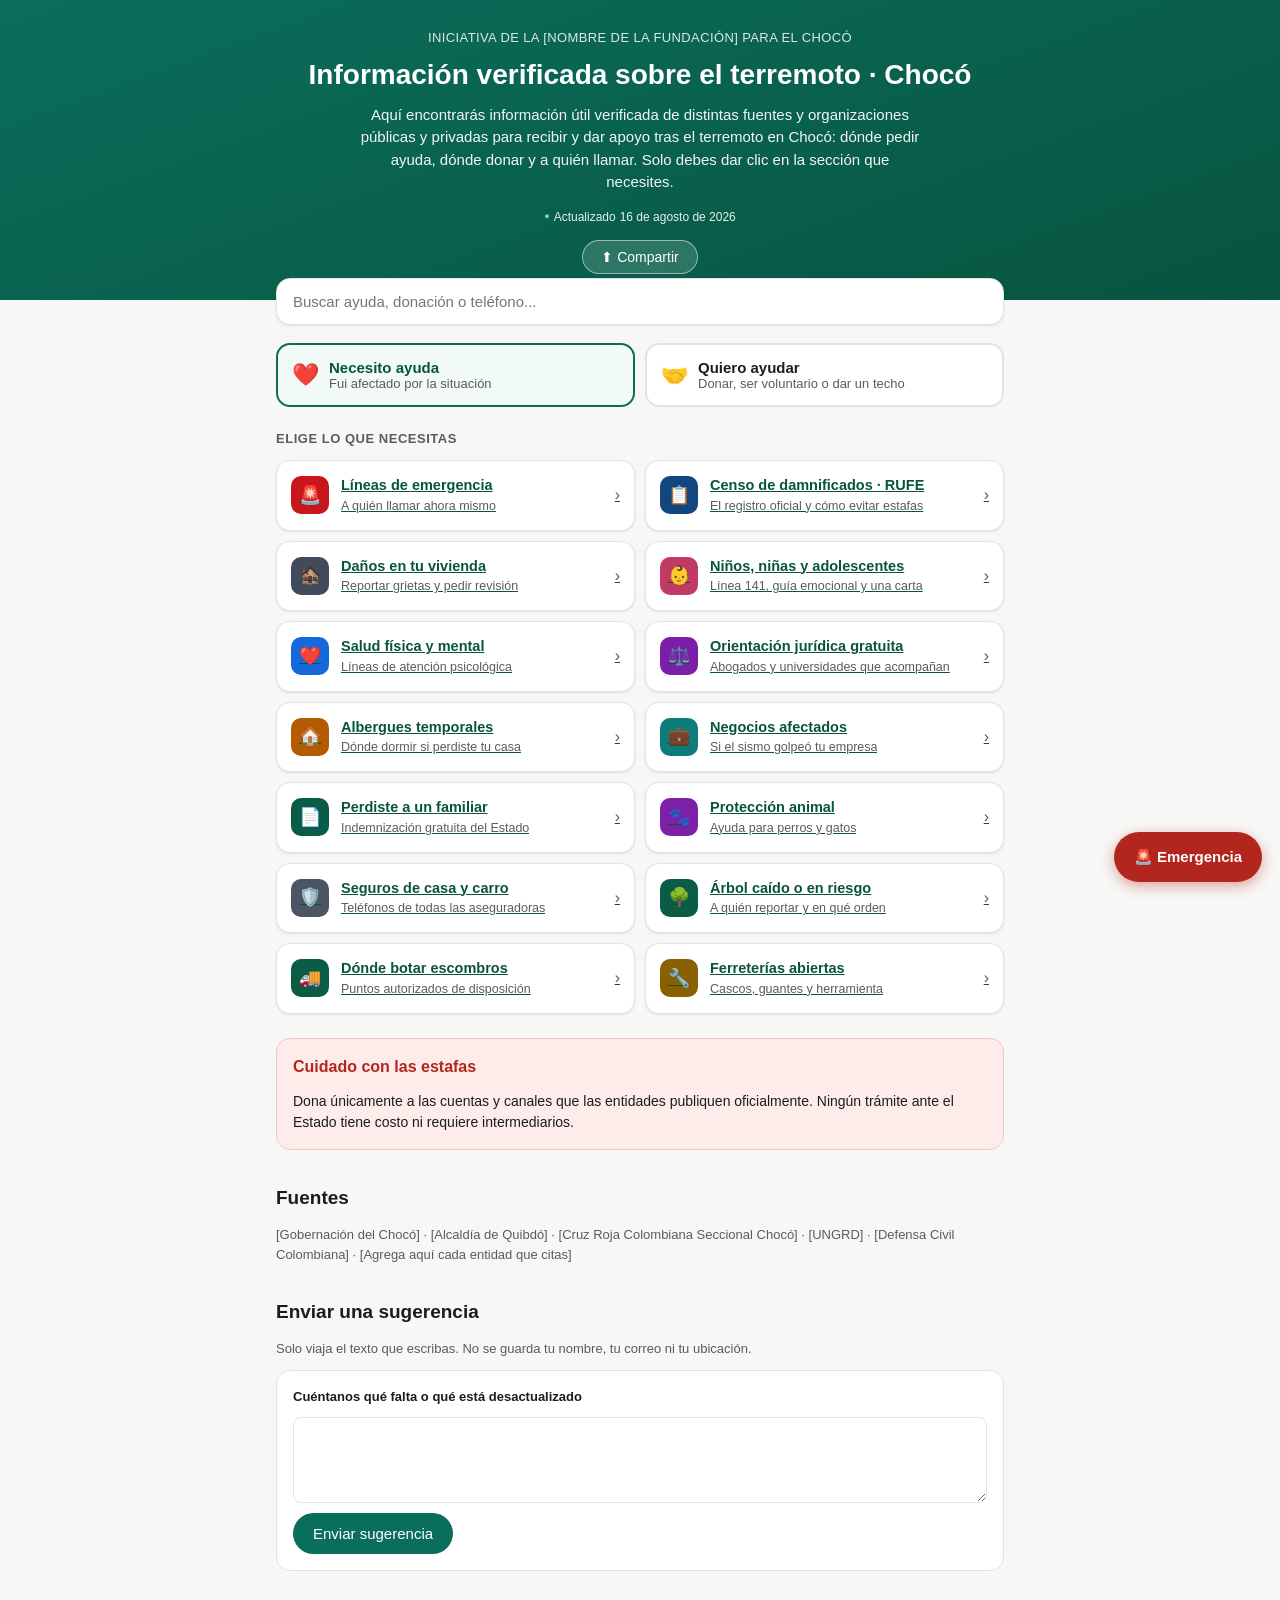
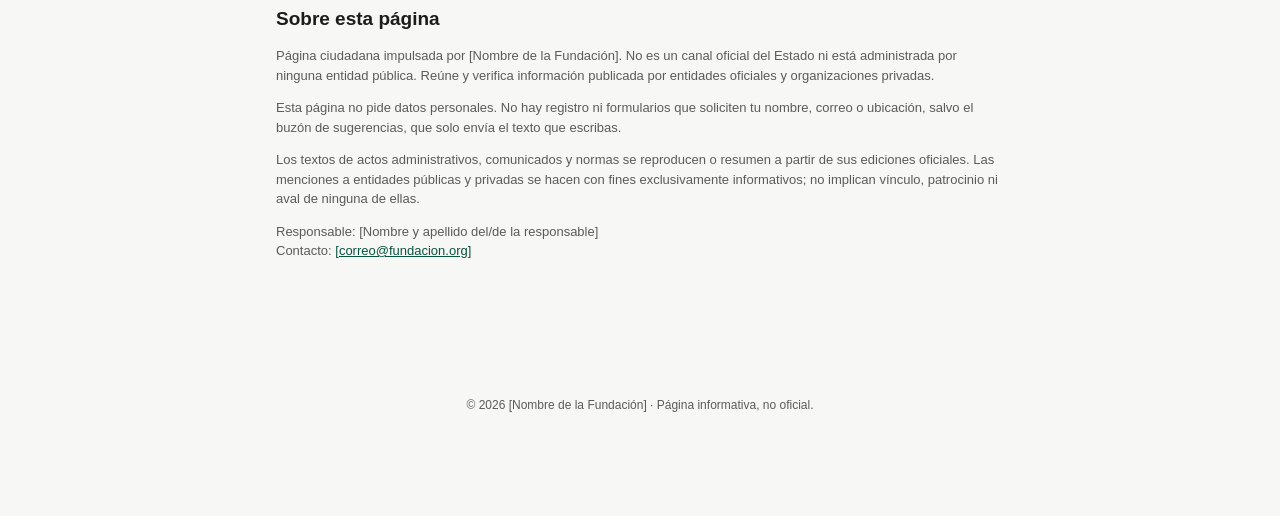
==== index.html @ d9675120 "Rename INDEX~1.HTM to index.html" ====
<!DOCTYPE html>
<html lang="es">
<head>
<meta charset="UTF-8" />
<meta name="viewport" content="width=device-width, initial-scale=1, viewport-fit=cover" />
<meta name="theme-color" content="#0a6e5c" />
<title>Información verificada sobre el terremoto · Chocó</title>
<meta id="meta-description" name="description" content="Información verificada sobre el terremoto en Chocó." />
<meta property="og:type" content="website" />
<meta id="meta-og-title" property="og:title" content="Información verificada sobre el terremoto · Chocó" />
<meta id="meta-og-description" property="og:description" content="Dónde pedir ayuda, dónde donar y a quién llamar, con la fuente de cada dato." />
<link rel="icon" href="data:image/svg+xml,<svg xmlns='http://www.w3.org/2000/svg' viewBox='0 0 100 100'><rect width='100' height='100' rx='22' fill='%230a6e5c'/><path d='M12 55h13l8-27 12 45 10-31 7 13h26' fill='none' stroke='%23fff' stroke-width='8' stroke-linejoin='round' stroke-linecap='round'/></svg>" />
<link rel="stylesheet" href="styles.css" />
</head>
<body>

<header class="cabecera">
  <p class="etiqueta" id="etiqueta-fundacion">Iniciativa de [Nombre de la Fundación]</p>
  <h1 id="titulo-principal">Información verificada</h1>
  <p class="descripcion" id="descripcion-larga"></p>
  <p class="meta-actualizado">
    <span class="punto-verde">●</span>
    Actualizado <span id="fecha-corte"></span>
    <span id="separador-en-linea"> · </span>
    <span id="en-linea"></span>
  </p>
  <button id="btn-compartir" class="btn-compartir" type="button">⬆ Compartir</button>
</header>

<main>

  <div class="buscador-wrap">
    <input type="search" id="buscador" class="buscador" placeholder="Buscar ayuda, donación o teléfono..." />
  </div>

  <!-- ===================== VISTA: CUADRÍCULA ===================== -->
  <div id="vista-grid">

    <div class="tarjetas-modo">
      <button class="tarjeta-modo activa" id="modo-necesito" type="button" data-grupo="necesito">
        <span class="tarjeta-modo-icono">❤️</span>
        <span class="tarjeta-modo-texto">
          <strong>Necesito ayuda</strong>
          <span>Fui afectado por la situación</span>
        </span>
      </button>
      <button class="tarjeta-modo" id="modo-ayudar" type="button" data-grupo="ayudar">
        <span class="tarjeta-modo-icono">🤝</span>
        <span class="tarjeta-modo-texto">
          <strong>Quiero ayudar</strong>
          <span>Donar, ser voluntario o dar un techo</span>
        </span>
      </button>
    </div>

    <h2 class="titulo-elige">ELIGE LO QUE NECESITAS</h2>
    <div class="grid-categorias" id="grid-categorias"></div>
    <p class="sin-resultados" id="sin-resultados" hidden>No encontramos nada con ese término. Prueba con otra palabra.</p>
  </div>

  <!-- ===================== VISTA: DETALLE DE CATEGORÍA ===================== -->
  <div id="vista-detalle" hidden>
    <button id="btn-regresar" class="btn-regresar" type="button">‹ Regresar</button>
    <div class="detalle-encabezado">
      <span id="detalle-icono" class="detalle-icono"></span>
      <div>
        <h2 id="detalle-titulo"></h2>
        <p id="detalle-subtitulo" class="detalle-subtitulo"></p>
      </div>
    </div>
    <div id="detalle-items" class="detalle-items"></div>
    <p class="detalle-meta" id="detalle-meta"></p>
  </div>

  <section class="seccion-aviso" id="seccion-aviso-estafas">
    <h2>Cuidado con las estafas</h2>
    <p id="texto-aviso-estafas"></p>
  </section>

  <section class="seccion-fuentes">
    <h2>Fuentes</h2>
    <p id="texto-fuentes"></p>
  </section>

  <section class="seccion-sugerencia">
    <h2>Enviar una sugerencia</h2>
    <p id="texto-ayuda-formulario" class="ayuda-toque"></p>

    <!-- Formulario ESTÁTICO para que Netlify Forms lo detecte al desplegar -->
    <form
      name="sugerencias-choco"
      method="POST"
      data-netlify="true"
      netlify-honeypot="empresa"
      action="/gracias.html"
      class="formulario"
    >
      <input type="hidden" name="form-name" value="sugerencias-choco" />
      <p class="campo-oculto">
        <label>No llenar este campo: <input name="empresa" /></label>
      </p>
      <label for="mensaje">Cuéntanos qué falta o qué está desactualizado</label>
      <textarea id="mensaje" name="mensaje" maxlength="600" rows="4" required></textarea>
      <button type="submit" class="btn-primario">Enviar sugerencia</button>
    </form>
  </section>

  <section class="seccion-sobre" aria-labelledby="h-sobre">
    <h2 id="h-sobre">Sobre esta página</h2>
    <p id="texto-sobre-pagina"></p>
    <p id="texto-privacidad"></p>
    <p id="texto-derechos-autor"></p>
    <p class="responsables">
      Responsable: <span id="texto-responsables"></span><br />
      Contacto: <a id="link-contacto" href="#"></a>
    </p>
  </section>

</main>

<footer class="pie">
  <p id="pie-fundacion"></p>
</footer>

<!-- Botón flotante de emergencia: navega directo a #emergencias -->
<a id="btn-emergencia-flotante" class="btn-emergencia-flotante" href="#emergencias">
  🚨 Emergencia
</a>

<script src="contenido.js"></script>
<script src="app.js"></script>
</body>
</html>
---- styles.css ----
:root {
  --verde: #0a6e5c;
  --verde-oscuro: #08543f;
  --fondo: #f7f7f5;
  --texto: #1c1c1c;
  --texto-suave: #5b5b5b;
  --borde: #e3e3df;
  --alerta: #b3261e;
  --alerta-fondo: #fdecea;
  --radio: 14px;
  --sombra: 0 1px 3px rgba(0,0,0,0.06), 0 1px 2px rgba(0,0,0,0.04);
}

* { box-sizing: border-box; }

body {
  margin: 0;
  font-family: -apple-system, BlinkMacSystemFont, "Segoe UI", Roboto, Arial, sans-serif;
  background: var(--fondo);
  color: var(--texto);
  line-height: 1.5;
}

main {
  max-width: 760px;
  margin: 0 auto;
  padding: 0 16px 90px;
}

/* ---------- Cabecera ---------- */

.cabecera {
  background: linear-gradient(160deg, var(--verde), var(--verde-oscuro));
  color: #fff;
  padding: 28px 16px 26px;
  text-align: center;
}

.etiqueta {
  margin: 0 0 6px;
  font-size: 13px;
  opacity: 0.85;
  text-transform: uppercase;
  letter-spacing: 0.03em;
}

.cabecera h1 { margin: 0 0 8px; font-size: 28px; }

.descripcion {
  margin: 0 auto 14px;
  max-width: 560px;
  font-size: 15px;
  opacity: 0.95;
}

.meta-actualizado {
  display: flex;
  align-items: center;
  justify-content: center;
  gap: 4px;
  font-size: 12px;
  opacity: 0.9;
  margin: 0 0 14px;
}

.punto-verde { color: #8be3c8; font-size: 9px; }

.btn-compartir {
  background: rgba(255,255,255,0.15);
  border: 1px solid rgba(255,255,255,0.5);
  color: #fff;
  padding: 8px 18px;
  border-radius: 999px;
  font-size: 14px;
  cursor: pointer;
}

.btn-compartir:hover { background: rgba(255,255,255,0.25); }

/* ---------- Buscador ---------- */

.buscador-wrap { margin: -22px 0 18px; position: relative; z-index: 2; }

.buscador {
  width: 100%;
  padding: 14px 16px;
  border-radius: var(--radio);
  border: 1px solid var(--borde);
  background: #fff;
  box-shadow: var(--sombra);
  font-size: 15px;
}

.buscador:focus { outline: 2px solid var(--verde); outline-offset: 1px; }

/* ---------- Tarjetas modo (Necesito ayuda / Quiero ayudar) ---------- */

.tarjetas-modo {
  display: grid;
  grid-template-columns: 1fr 1fr;
  gap: 10px;
  margin-bottom: 22px;
}

.tarjeta-modo {
  display: flex;
  align-items: center;
  gap: 10px;
  background: #fff;
  border: 2px solid var(--borde);
  border-radius: var(--radio);
  padding: 14px;
  text-align: left;
  cursor: pointer;
  font-family: inherit;
}

.tarjeta-modo-icono { font-size: 22px; }

.tarjeta-modo-texto { display: flex; flex-direction: column; font-size: 13px; color: var(--texto-suave); }
.tarjeta-modo-texto strong { font-size: 15px; color: var(--texto); }

.tarjeta-modo.activa { border-color: var(--verde); background: #f1faf7; }
.tarjeta-modo.activa .tarjeta-modo-texto strong { color: var(--verde-oscuro); }

/* ---------- Grid de categorías ---------- */

.titulo-elige {
  font-size: 13px;
  letter-spacing: 0.04em;
  color: var(--texto-suave);
  margin: 0 0 12px;
}

.grid-categorias {
  display: grid;
  grid-template-columns: 1fr 1fr;
  gap: 10px;
}

.tarjeta-categoria {
  display: flex;
  align-items: center;
  gap: 12px;
  background: #fff;
  border: 1px solid var(--borde);
  border-radius: var(--radio);
  padding: 14px;
  text-align: left;
  cursor: pointer;
  box-shadow: var(--sombra);
  font-family: inherit;
}

.tarjeta-categoria:hover { border-color: var(--verde); }

.tarjeta-categoria-icono {
  flex: 0 0 auto;
  width: 38px;
  height: 38px;
  border-radius: 10px;
  display: flex;
  align-items: center;
  justify-content: center;
  font-size: 18px;
  color: #fff;
}

.tarjeta-categoria-texto { display: flex; flex-direction: column; min-width: 0; }
.tarjeta-categoria-texto strong { font-size: 14.5px; }
.tarjeta-categoria-texto span {
  font-size: 12.5px;
  color: var(--texto-suave);
  overflow: hidden;
  text-overflow: ellipsis;
  white-space: nowrap;
}

.tarjeta-categoria-flecha { margin-left: auto; color: var(--texto-suave); }

.sin-resultados {
  text-align: center;
  color: var(--texto-suave);
  font-size: 14px;
  margin: 24px 0;
}

/* ---------- Vista de detalle ---------- */

.btn-regresar {
  background: #eef6f3;
  border: 1px solid #cfe8e0;
  color: var(--verde-oscuro);
  font-weight: 600;
  padding: 9px 16px;
  border-radius: 999px;
  cursor: pointer;
  margin-bottom: 18px;
  font-size: 14px;
}

.detalle-encabezado {
  display: flex;
  align-items: center;
  gap: 12px;
  margin-bottom: 6px;
}

.detalle-icono {
  width: 42px;
  height: 42px;
  border-radius: 12px;
  background: var(--verde);
  color: #fff;
  display: flex;
  align-items: center;
  justify-content: center;
  font-size: 20px;
  flex: 0 0 auto;
}

.detalle-encabezado h2 { margin: 0; font-size: 21px; }
.detalle-subtitulo { margin: 2px 0 0; font-size: 13.5px; color: var(--texto-suave); }

.detalle-items {
  display: flex;
  flex-direction: column;
  gap: 12px;
  margin-top: 20px;
}

.item-tarjeta {
  background: #fff;
  border: 1px solid var(--borde);
  border-radius: var(--radio);
  padding: 16px;
  box-shadow: var(--sombra);
}

.item-etiqueta {
  font-size: 11.5px;
  font-weight: 700;
  letter-spacing: 0.03em;
  color: var(--verde-oscuro);
  text-transform: uppercase;
  margin-bottom: 4px;
}

.item-titulo { font-size: 16px; font-weight: 600; margin-bottom: 4px; }
.item-descripcion { font-size: 14px; color: var(--texto-suave); margin-bottom: 12px; }

.item-acciones { display: flex; flex-wrap: wrap; gap: 8px; }

.item-accion {
  display: inline-flex;
  align-items: center;
  gap: 6px;
  background: var(--verde);
  color: #fff;
  border: none;
  border-radius: 10px;
  padding: 10px 14px;
  font-size: 14px;
  font-weight: 600;
  cursor: pointer;
  text-decoration: none;
}

.item-accion:hover { background: var(--verde-oscuro); }
.item-accion.copiado { background: #2b2b2b; }

.detalle-meta {
  margin-top: 18px;
  font-size: 12px;
  color: var(--texto-suave);
  border-top: 1px solid var(--borde);
  padding-top: 12px;
}

/* ---------- Secciones inferiores ---------- */

h2 { font-size: 19px; margin: 34px 0 12px; }

.seccion-aviso {
  margin-top: 24px;
  background: var(--alerta-fondo);
  border: 1px solid #f3c8c4;
  border-radius: var(--radio);
  padding: 16px;
}

.seccion-aviso h2 { margin-top: 0; color: var(--alerta); font-size: 16px; }
.seccion-aviso p { margin: 0; font-size: 14px; }

.seccion-fuentes p { font-size: 13px; color: var(--texto-suave); }

.ayuda-toque { font-size: 13px; color: var(--texto-suave); margin: 0 0 12px; }

.formulario {
  display: flex;
  flex-direction: column;
  gap: 10px;
  background: #fff;
  border: 1px solid var(--borde);
  border-radius: var(--radio);
  padding: 16px;
}

.formulario label { font-size: 13px; font-weight: 600; }

.formulario textarea {
  border: 1px solid var(--borde);
  border-radius: 8px;
  padding: 10px;
  font-family: inherit;
  font-size: 14px;
  resize: vertical;
}

.campo-oculto { display: none; }

.btn-primario {
  background: var(--verde);
  color: #fff;
  border: none;
  border-radius: 999px;
  padding: 12px 20px;
  font-size: 15px;
  cursor: pointer;
  align-self: flex-start;
}

.btn-primario:hover { background: var(--verde-oscuro); }

.seccion-sobre p { font-size: 13px; color: var(--texto-suave); }
.responsables { font-size: 13px; }

.pie {
  text-align: center;
  padding: 20px 16px 90px;
  font-size: 12px;
  color: var(--texto-suave);
}

a { color: var(--verde-oscuro); }

/* ---------- Botón flotante Emergencia ---------- */

.btn-emergencia-flotante {
  position: fixed;
  right: 18px;
  bottom: 18px;
  background: var(--alerta);
  color: #fff;
  border: none;
  border-radius: 999px;
  padding: 14px 20px;
  font-size: 15px;
  font-weight: 600;
  box-shadow: 0 4px 14px rgba(179,38,30,0.4);
  cursor: pointer;
  z-index: 10;
  text-decoration: none;
  display: inline-block;
}

.btn-emergencia-flotante:hover { background: #931a14; }

@media (max-width: 480px) {
  .cabecera h1 { font-size: 24px; }
  .tarjetas-modo { grid-template-columns: 1fr; }
  .grid-categorias { grid-template-columns: 1fr; }
}
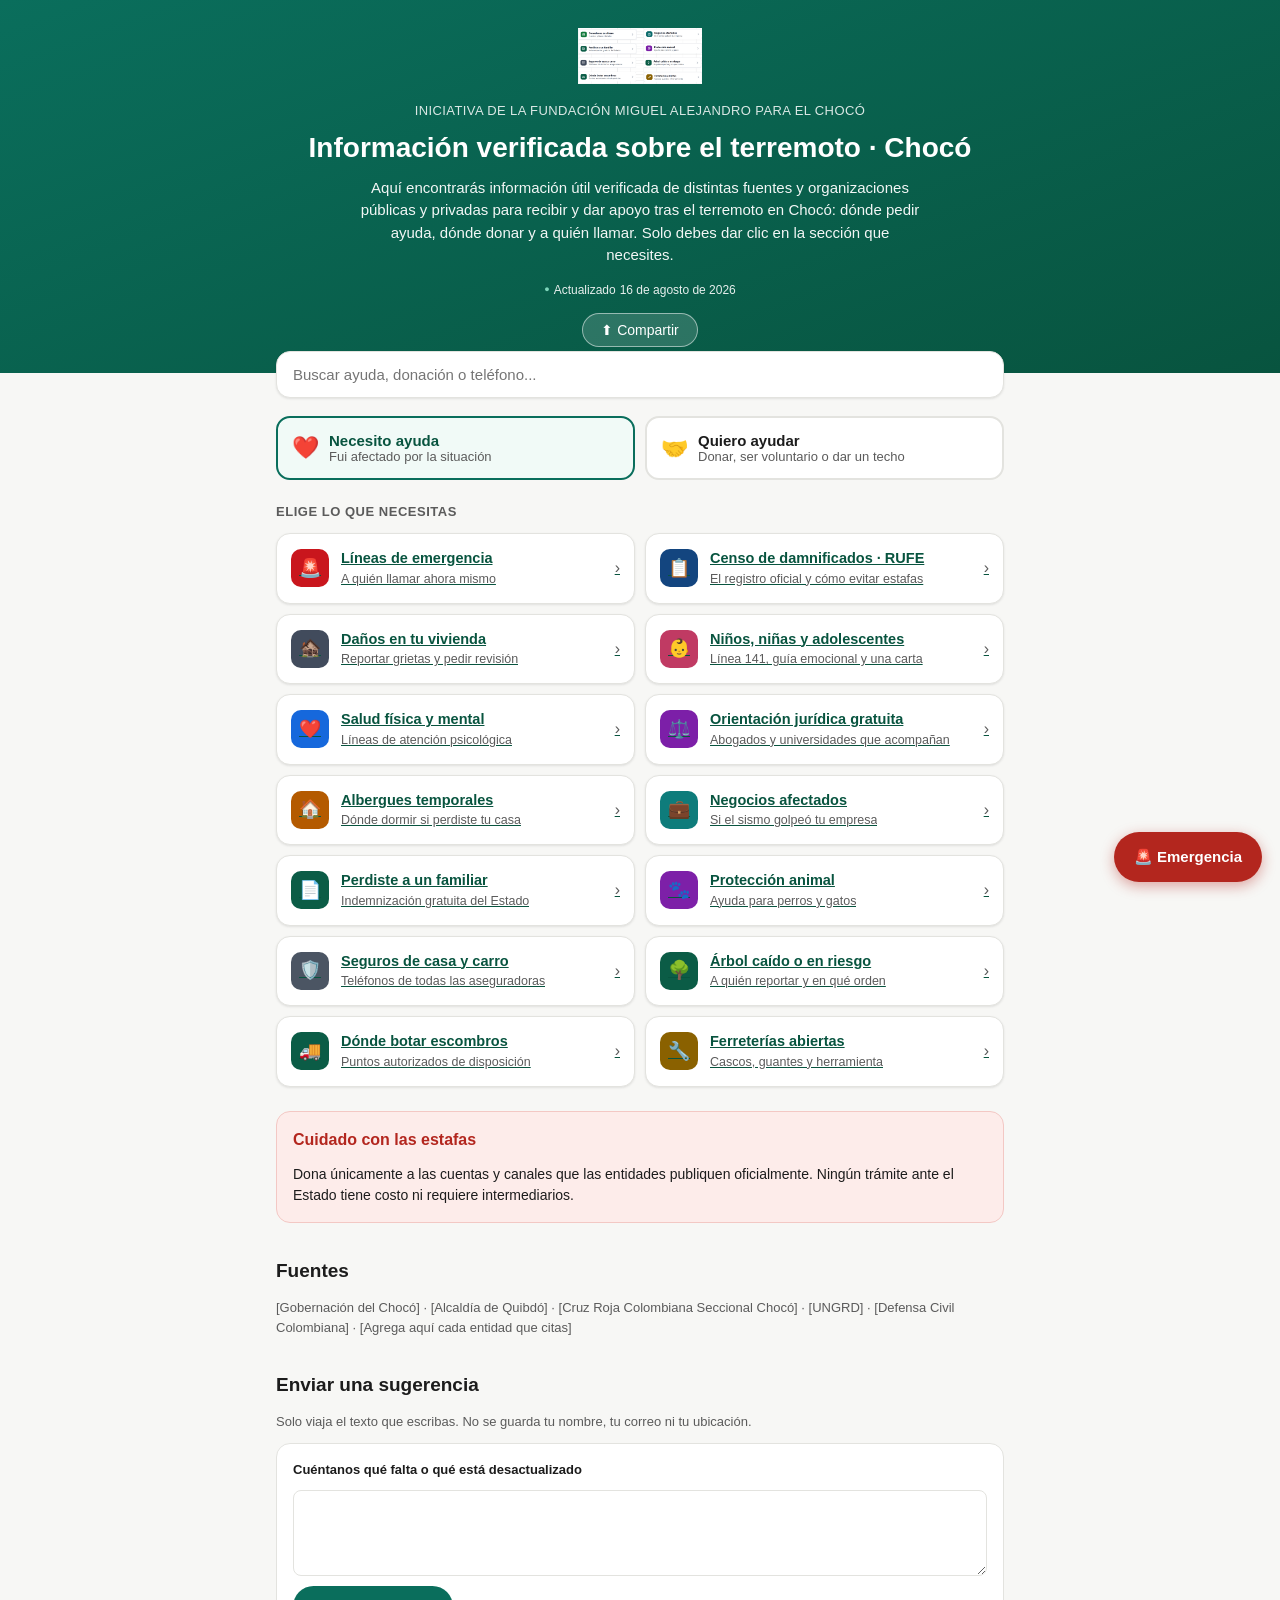
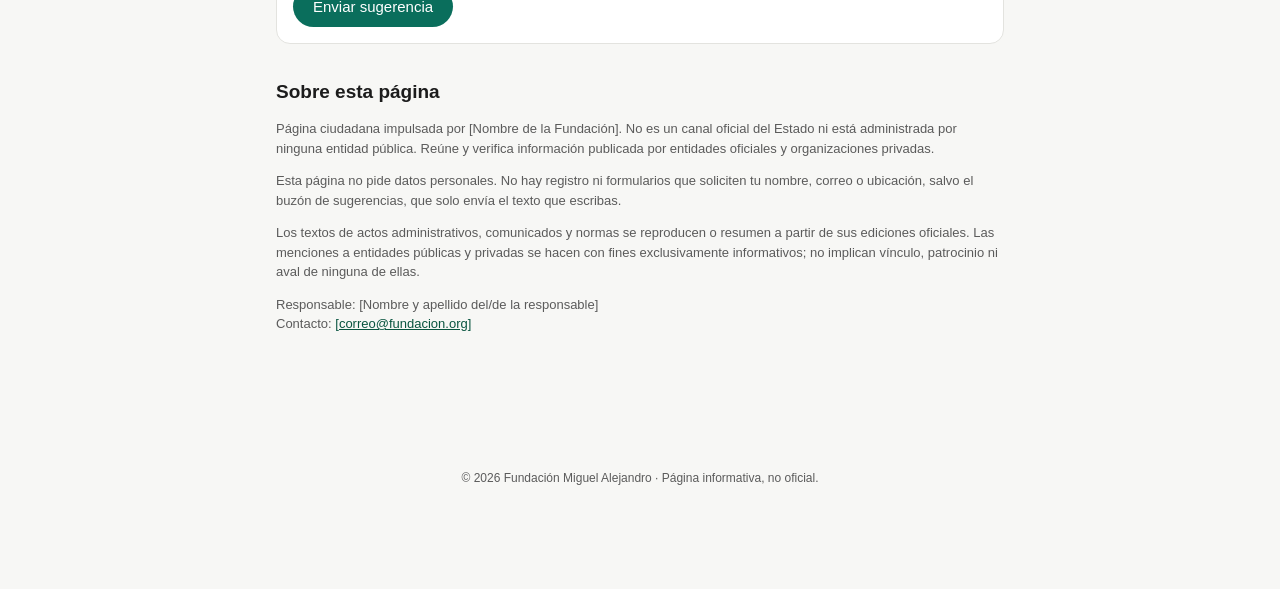
==== commit 509812ca: "Rename INDEX~1.HTM to index.html" ====
--- a/index.html
+++ b/index.html
@@ -15,6 +15,7 @@
 <body>
 
 <header class="cabecera">
+  <img id="logo-fundacion" class="logo-fundacion" src="" alt="Logo de la fundación" hidden />
   <p class="etiqueta" id="etiqueta-fundacion">Iniciativa de [Nombre de la Fundación]</p>
   <h1 id="titulo-principal">Información verificada</h1>
   <p class="descripcion" id="descripcion-larga"></p>
@@ -127,6 +128,7 @@
   🚨 Emergencia
 </a>
 
+
 <script src="contenido.js"></script>
 <script src="app.js"></script>
 </body>
--- a/styles.css
+++ b/styles.css
@@ -36,6 +36,12 @@
   text-align: center;
 }
 
+.logo-fundacion {
+  max-height: 56px;
+  max-width: 220px;
+  margin-bottom: 10px;
+}
+
 .etiqueta {
   margin: 0 0 6px;
   font-size: 13px;
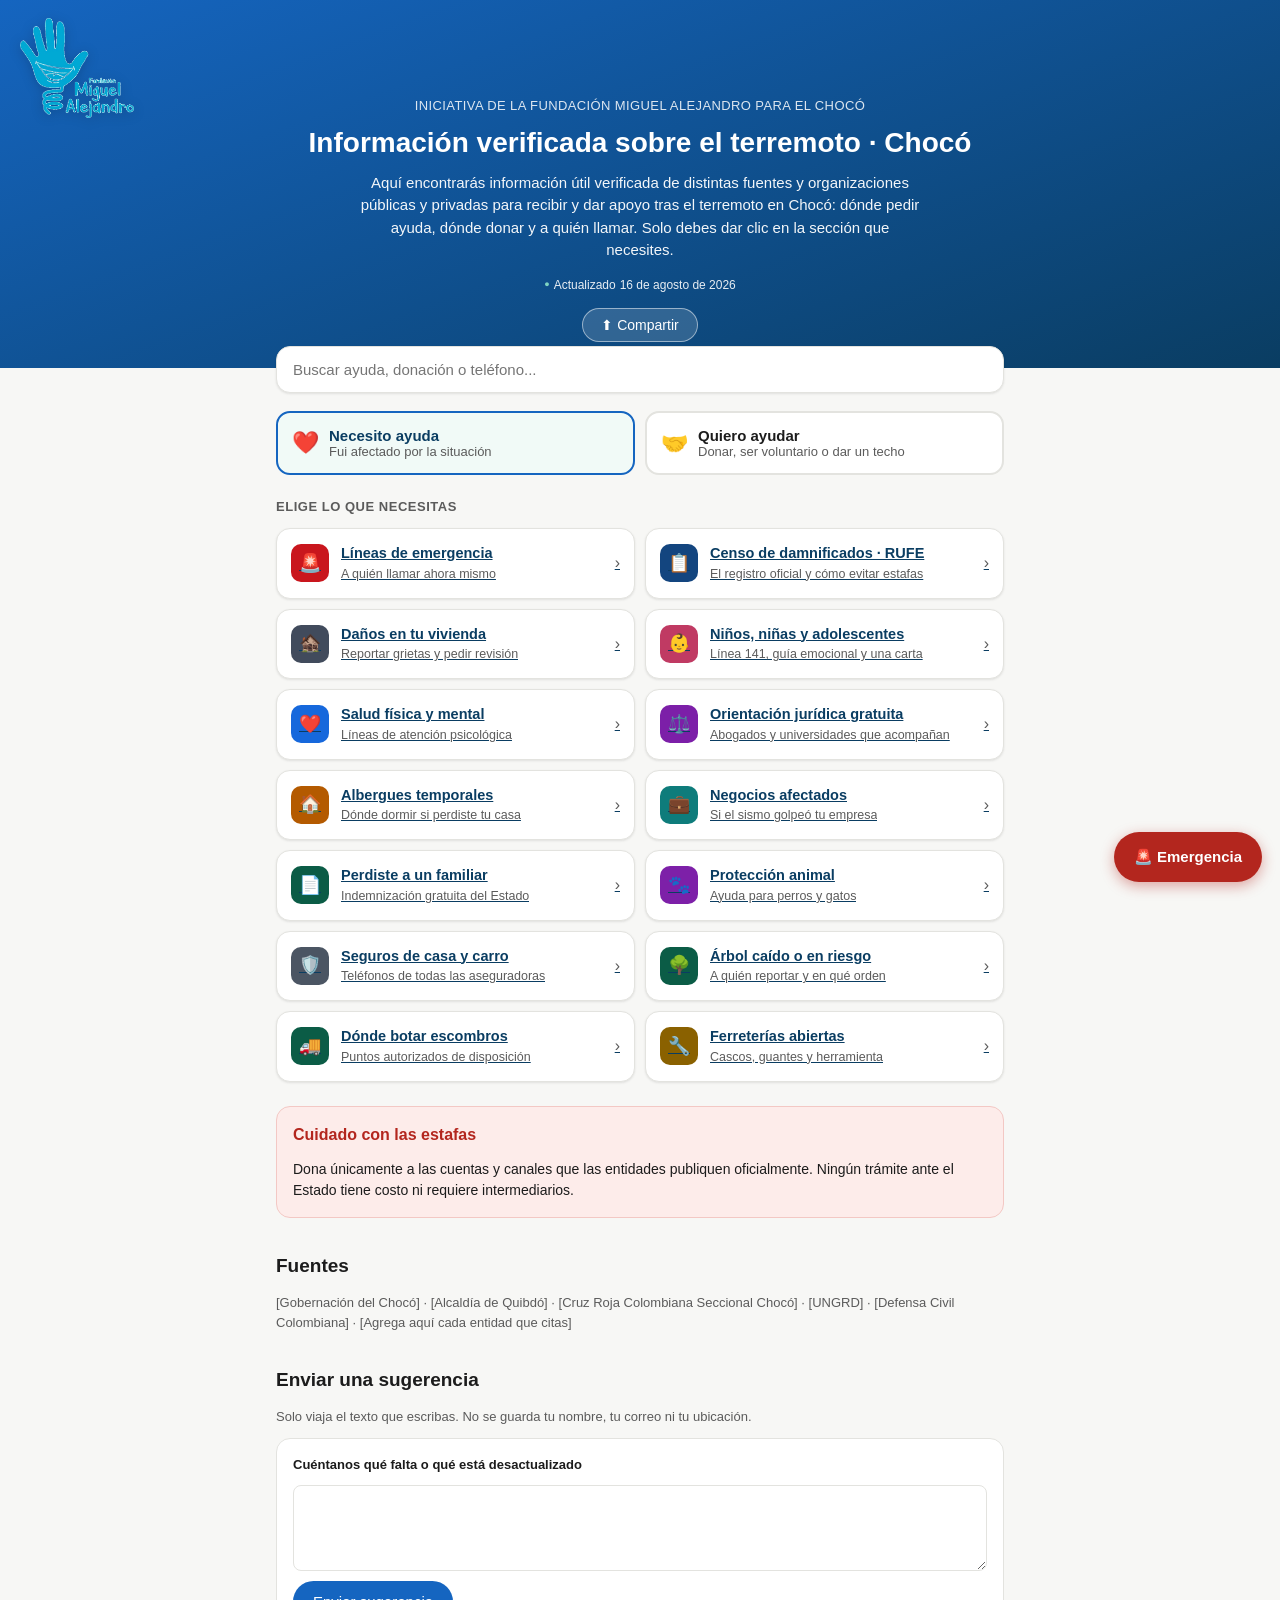
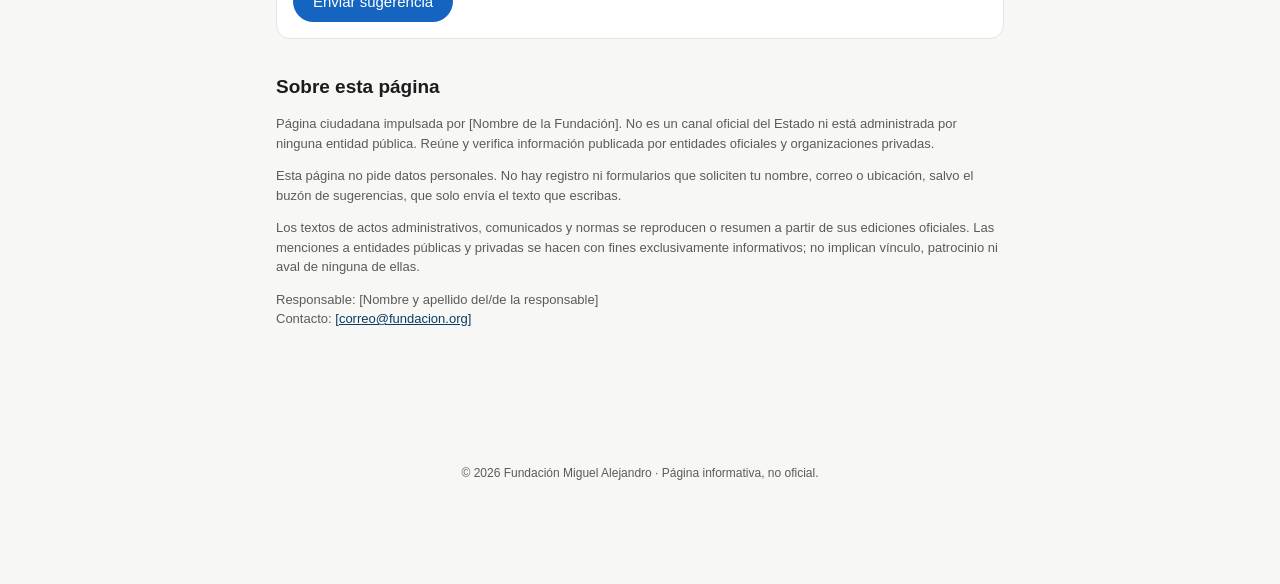
==== commit 4b634444: "Rename INDEX~1.HTM to index.html" ====
--- a/index.html
+++ b/index.html
@@ -3,13 +3,13 @@
 <head>
 <meta charset="UTF-8" />
 <meta name="viewport" content="width=device-width, initial-scale=1, viewport-fit=cover" />
-<meta name="theme-color" content="#0a6e5c" />
+<meta name="theme-color" content="#0a3d62" />
 <title>Información verificada sobre el terremoto · Chocó</title>
 <meta id="meta-description" name="description" content="Información verificada sobre el terremoto en Chocó." />
 <meta property="og:type" content="website" />
 <meta id="meta-og-title" property="og:title" content="Información verificada sobre el terremoto · Chocó" />
 <meta id="meta-og-description" property="og:description" content="Dónde pedir ayuda, dónde donar y a quién llamar, con la fuente de cada dato." />
-<link rel="icon" href="data:image/svg+xml,<svg xmlns='http://www.w3.org/2000/svg' viewBox='0 0 100 100'><rect width='100' height='100' rx='22' fill='%230a6e5c'/><path d='M12 55h13l8-27 12 45 10-31 7 13h26' fill='none' stroke='%23fff' stroke-width='8' stroke-linejoin='round' stroke-linecap='round'/></svg>" />
+<link rel="icon" href="data:image/svg+xml,<svg xmlns='http://www.w3.org/2000/svg' viewBox='0 0 100 100'><rect width='100' height='100' rx='22' fill='%230a3d62'/><path d='M12 55h13l8-27 12 45 10-31 7 13h26' fill='none' stroke='%23fff' stroke-width='8' stroke-linejoin='round' stroke-linecap='round'/></svg>" />
 <link rel="stylesheet" href="styles.css" />
 </head>
 <body>
--- a/styles.css
+++ b/styles.css
@@ -1,6 +1,7 @@
 :root {
-  --verde: #0a6e5c;
-  --verde-oscuro: #08543f;
+  /* Paleta azul de la Fundación Miguel Alejandro (tomada del logo) */
+  --verde: #1565c0;
+  --verde-oscuro: #0a3d62;
   --fondo: #f7f7f5;
   --texto: #1c1c1c;
   --texto-suave: #5b5b5b;
@@ -30,16 +31,33 @@
 /* ---------- Cabecera ---------- */
 
 .cabecera {
+  position: relative;
   background: linear-gradient(160deg, var(--verde), var(--verde-oscuro));
   color: #fff;
   padding: 28px 16px 26px;
+  padding-top: 96px;
   text-align: center;
 }
 
 .logo-fundacion {
-  max-height: 56px;
-  max-width: 220px;
-  margin-bottom: 10px;
+  position: absolute;
+  top: 18px;
+  left: 20px;
+  max-height: 100px;
+  max-width: 260px;
+  filter: drop-shadow(0 2px 6px rgba(0, 0, 0, 0.18));
+}
+
+@media (max-width: 560px) {
+  .logo-fundacion {
+    max-height: 64px;
+    max-width: 170px;
+    top: 14px;
+    left: 14px;
+  }
+  .cabecera {
+    padding-top: 74px;
+  }
 }
 
 .etiqueta {
